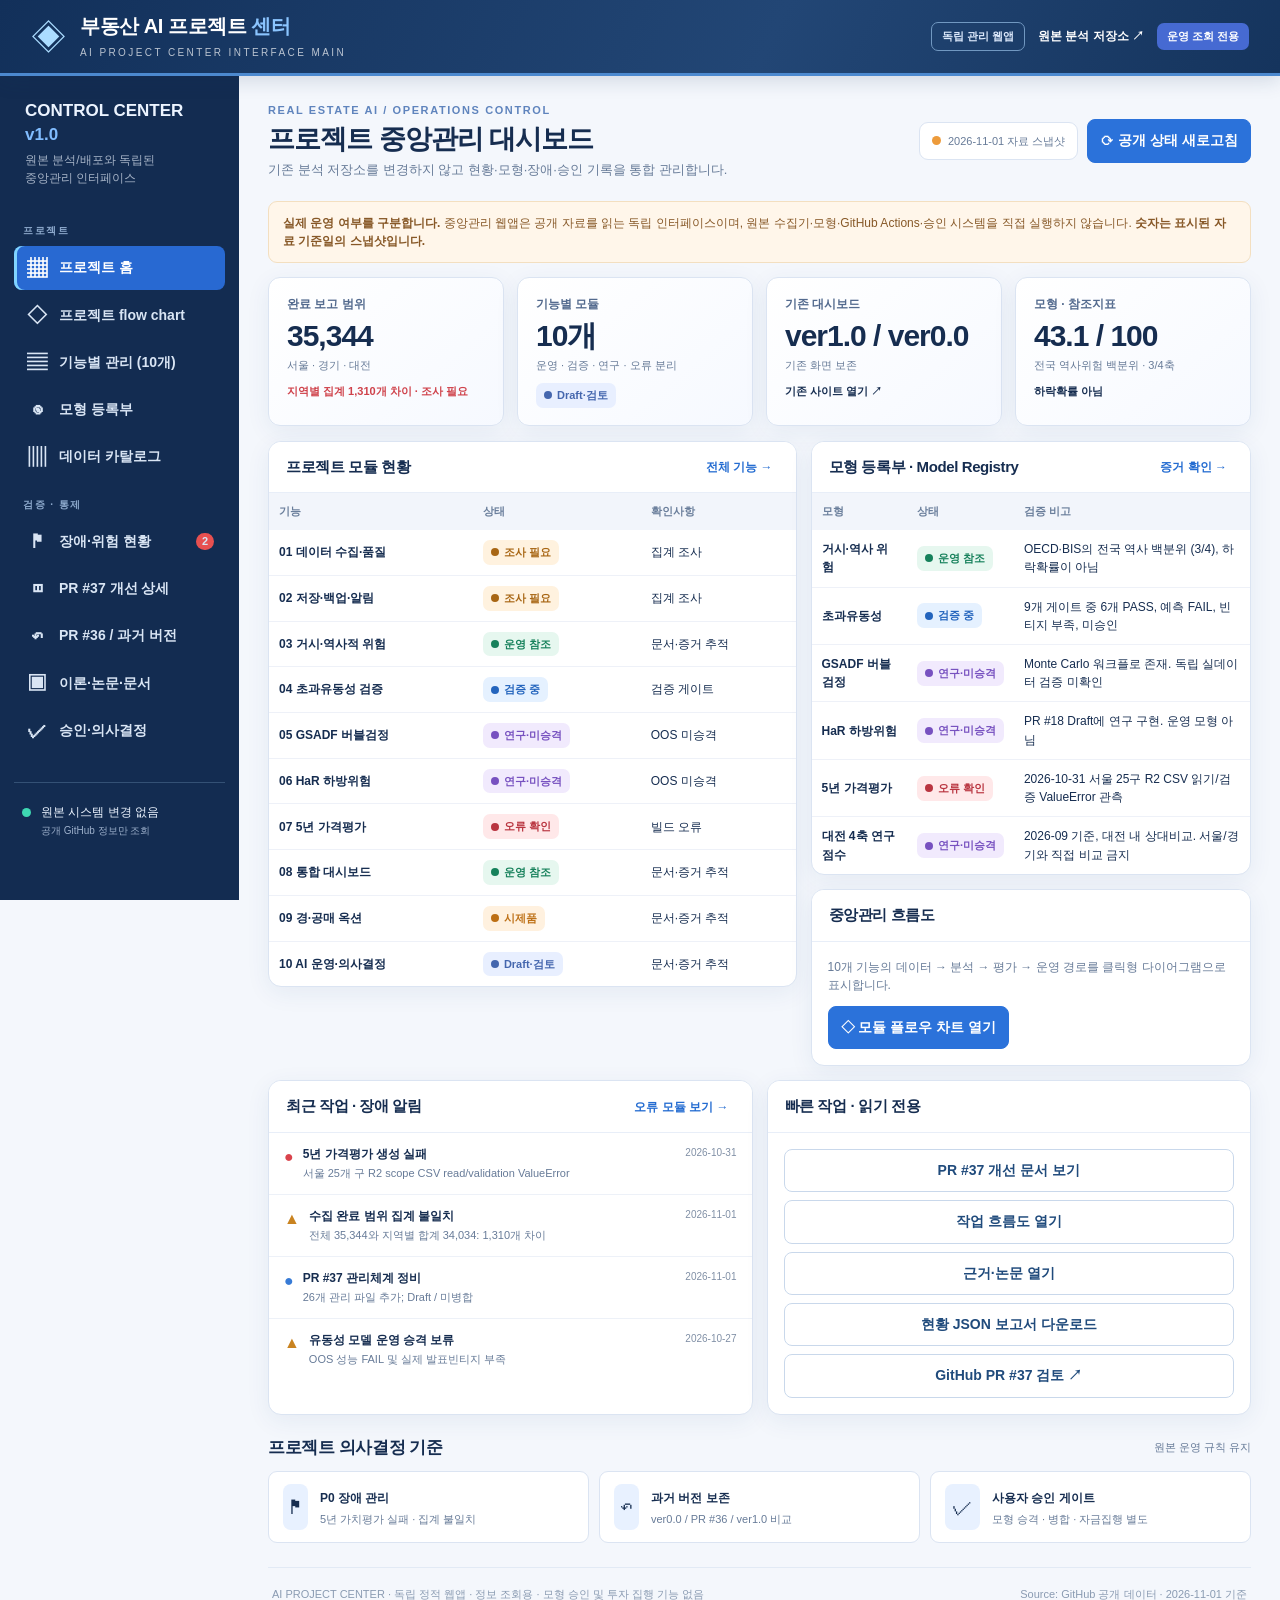
==== index.html @ 0ae7a231 "feat: standalone AI project center dashboard, visual module flow and Pages deployment" ====
<!doctype html>
<html lang="ko">
<head>
  <meta charset="utf-8"/>
  <meta name="viewport" content="width=device-width,initial-scale=1"/>
  <meta name="theme-color" content="#122c53"/>
  <meta name="description" content="독립 GitHub Pages 기반 부동산 AI 프로젝트 중앙관리 및 검증 모니터"/>
  <title>AI Project Center Interface Main | 부동산 AI 프로젝트</title>
  <link rel="icon" href="assets/favicon.svg" type="image/svg+xml"/>
  <link rel="stylesheet" href="assets/styles.css"/>
  <script type="module" src="assets/app.js"></script>
</head>
<body>
  <header class="topbar">
    <div class="brand"><span class="logo">◈</span><div><strong>부동산 AI 프로젝트 <em>센터</em></strong><small>AI PROJECT CENTER INTERFACE MAIN</small></div></div>
    <div class="top-actions"><span class="tag outline">독립 관리 웹앱</span><a class="top-link" target="_blank" rel="noopener" href="https://github.com/edwardlim1004/realestate_AI_anysis_20260927">원본 분석 저장소 ↗</a><span class="tag draft">운영 조회 전용</span></div>
  </header>
  <div class="layout">
    <aside class="sidebar" id="sidebar">
      <div class="side-title">CONTROL CENTER <span>v1.0</span></div>
      <div class="side-caption">원본 분석/배포와 독립된<br/>중앙관리 인터페이스</div>
      <div class="side-group">프로젝트</div>
      <nav id="nav">
        <a href="#overview" data-view="overview"><span>▦</span>프로젝트 홈</a>
        <a href="#flow" data-view="flow"><span>◇</span>프로젝트 flow chart</a>
        <a href="#modules" data-view="modules"><span>▤</span>기능별 관리 (10개)</a>
        <a href="#models" data-view="models"><span>◉</span>모형 등록부</a>
        <a href="#data" data-view="data"><span>▥</span>데이터 카탈로그</a>
      </nav>
      <div class="side-group">검증 · 통제</div>
      <nav>
        <a href="#issues" data-view="issues"><span>⚑</span>장애·위험 현황 <b class="nav-count">2</b></a>
        <a href="#pr37" data-view="pr37"><span>◫</span>PR #37 개선 상세</a>
        <a href="#history" data-view="history"><span>↶</span>PR #36 / 과거 버전</a>
        <a href="#docs" data-view="docs"><span>▣</span>이론·논문·문서</a>
        <a href="#approval" data-view="approval"><span>✓</span>승인·의사결정</a>
      </nav>
      <div class="side-footer"><span class="status-dot"></span><span>원본 시스템 변경 없음</span><small>공개 GitHub 정보만 조회</small></div>
    </aside>
    <main id="main">
      <div class="content-head">
        <div><div class="eyebrow">REAL ESTATE AI / OPERATIONS CONTROL</div><h1 id="page-title">프로젝트 중앙관리 대시보드</h1><p id="page-subtitle">서울·경기·대전 분석 프로젝트의 기능, 모델 검증, 작업 증거 및 오류를 통합 조회합니다.</p></div>
        <div class="head-actions"><div class="source-stamp"><span class="status-dot orange"></span><span id="stamp">2026-11-01 자료 스냅샷</span></div><button id="refresh" class="btn primary" type="button">⟳ 공개 상태 새로고침</button></div>
      </div>
      <div id="page" aria-live="polite"></div>
      <footer class="footer">AI PROJECT CENTER · 독립 정적 웹앱 · 정보 조회용 · 모형 승인 및 투자 집행 기능 없음 <span>Source: GitHub 공개 데이터 · 2026-11-01 기준</span></footer>
    </main>
  </div>
  <div id="modal" class="modal" hidden><div class="modal-backdrop" data-close="true"></div><section class="modal-dialog" role="dialog" aria-modal="true" aria-labelledby="modal-title"><header><h2 id="modal-title"></h2><button aria-label="닫기" type="button" id="modal-close">✕</button></header><div id="modal-body"></div></section></div>
  <div id="toast" role="status" aria-live="polite"></div>
</body>
</html>
---- assets/styles.css ----
:root{--ink:#162d50;--muted:#677b98;--border:#dbe4f2;--bg:#f4f7fc;--deep:#0f274b;--blue:#2873df;--blue2:#4aa4f9;--green:#168764;--red:#d94c4c;--violet:#7d5ce7;--orange:#be7516;--shadow:0 6px 24px rgba(33,73,121,.07)}
*{box-sizing:border-box}html{scroll-behavior:smooth}body{margin:0;font:14px/1.52 ui-sans-serif,-apple-system,BlinkMacSystemFont,'Malgun Gothic','Apple SD Gothic Neo',Arial,sans-serif;color:var(--ink);background:var(--bg)}a{color:inherit;text-decoration:none}button{font:inherit;cursor:pointer}button:focus-visible,a:focus-visible,[tabindex]:focus-visible{outline:3px solid #70b5ff;outline-offset:3px}.topbar{height:76px;background:linear-gradient(115deg,#12305a,#224675 60%,#15345d);color:#fff;display:flex;justify-content:space-between;align-items:center;gap:16px;padding:0 31px;border-bottom:3px solid #4c89cf;position:sticky;top:0;z-index:25;box-shadow:0 5px 18px #14345b26}.brand{display:flex;align-items:center;gap:14px}.logo{font-size:35px;color:#abdcff;line-height:1}.brand strong{font-size:20px;letter-spacing:-.45px;display:block}.brand strong em{font-style:normal;color:#8bc5ff}.brand small{font-size:10px;letter-spacing:2.4px;opacity:.7}.top-actions{display:flex;gap:13px;align-items:center}.top-link{font-weight:700;font-size:12px;white-space:nowrap}.top-link:hover{text-decoration:underline}.tag{font-size:11px;font-weight:700;padding:5px 10px;border-radius:7px;display:inline-block;white-space:nowrap}.tag.outline{border:1px solid #7198c1;color:#dce9fc}.tag.draft{background:#466ad2;color:#fff}.layout{display:grid;grid-template-columns:239px minmax(0,1fr);min-height:calc(100vh - 76px)}.sidebar{background:#132c51;color:#ecf4ff;min-height:calc(100vh - 76px);position:sticky;top:76px;height:calc(100vh - 76px);overflow:auto;padding:23px 14px 16px}.side-title{font-size:17px;font-weight:850;line-height:1.4;padding:0 11px}.side-title span{color:#81bdff}.side-caption{font-size:12px;opacity:.68;padding:4px 11px 18px}.side-group{font-size:10px;letter-spacing:1.5px;color:#8ba7ca;font-weight:800;text-transform:uppercase;margin:18px 9px 8px}.sidebar nav{display:grid;gap:4px}.sidebar nav a{padding:11px 11px;border-radius:8px;display:flex;align-items:center;gap:11px;transition:.16s;color:#d9e5f4;font-weight:600}.sidebar nav a span{font-size:20px;width:23px;text-align:center;line-height:1}.sidebar nav a:hover{background:#25466d}.sidebar nav a.active{background:#2869d2;color:#fff;box-shadow:inset 3px 0 0 #80d4ff}.nav-count{margin-left:auto;border-radius:15px;font-size:11px;padding:0 6px;background:#e75050}.side-footer{margin-top:30px;border-top:1px solid #345175;padding:20px 8px;font-size:12px;display:grid;grid-template-columns:13px 1fr;align-items:center;gap:2px 6px}.side-footer small{grid-column:2;color:#9db0cb}.status-dot{width:9px;height:9px;background:#3ed8b2;border-radius:50%;display:inline-block}.status-dot.orange{background:#ed9b3b}main{max-width:1800px;width:100%;margin:0 auto;padding:26px 29px 30px}.content-head{display:flex;justify-content:space-between;align-items:center;gap:24px;margin-bottom:21px}.eyebrow{font-size:11px;font-weight:850;letter-spacing:1.6px;color:#5f84bd}h1{margin:2px 0 3px;font-size:27px;line-height:1.35;letter-spacing:-1px}h2,h3{letter-spacing:-.4px}p{margin:0}#page-subtitle{font-size:13px;color:var(--muted)}.head-actions{display:flex;align-items:center;gap:9px;flex-shrink:0}.source-stamp{display:flex;gap:7px;align-items:center;background:#fff;border:1px solid var(--border);padding:10px 12px;border-radius:9px;color:var(--muted);font-size:11px}.btn{border:1px solid #c9d8eb;background:#fff;color:#204b7c;padding:10px 12px;border-radius:8px;font-weight:800;display:inline-flex;align-items:center;justify-content:center;gap:7px;white-space:nowrap}.btn:hover{border-color:#5b94ea;background:#f5faff}.btn.primary{background:#2b72da;color:white;border-color:#2b72da}.btn.primary:hover{background:#185bb8}.btn.dark{background:#173d70;color:#fff;border-color:#173d70}.btn.sm{font-size:11px;padding:6px 10px}.btn:disabled{opacity:.55;cursor:not-allowed}.panel{background:white;border:1px solid var(--border);border-radius:13px;box-shadow:var(--shadow);overflow:hidden;min-width:0}.panel-head{display:flex;align-items:center;justify-content:space-between;padding:14px 17px;gap:9px;border-bottom:1px solid #e8eef8;background:#fff}.panel-head h2{margin:0;font-size:15px}.panel-head small{color:var(--muted);font-weight:500}.panel-body{padding:16px}.link-action{font-size:12px;color:#246cd1;font-weight:750;background:none;border:0}.link-action:hover{text-decoration:underline}.metric-grid{display:grid;grid-template-columns:repeat(4,minmax(0,1fr));gap:13px;margin-bottom:15px}.metric{padding:17px 18px;min-height:134px;background:linear-gradient(140deg,#fff,#f6f9ff);border:1px solid var(--border);border-radius:12px;box-shadow:var(--shadow)}.metric .label{font-size:12px;color:#536a8e;font-weight:800}.metric .val{font-size:30px;font-weight:850;line-height:1.45;letter-spacing:-1px}.metric .sub{font-size:11px;color:var(--muted)}.metric .foot{font-size:11px;margin-top:9px;font-weight:800}.metric .alert{color:#d34343}.split{display:grid;grid-template-columns:1.25fr 1fr .86fr;gap:14px}.stack{display:grid;gap:14px;align-content:start}.section{margin-top:16px}.legend{display:flex;align-items:center;gap:9px;flex-wrap:wrap}.pill{display:inline-flex;align-items:center;gap:5px;border-radius:7px;font-size:11px;font-weight:800;padding:4px 8px;white-space:nowrap}.pill.operating{background:#e6f7ef;color:#16815b}.pill.warning{background:#fff2df;color:#a86614}.pill.validation{background:#e5f1ff;color:#2364bd}.pill.research{background:#f1eafd;color:#7751c0}.pill.failure{background:#ffe8e9;color:#b93540}.pill.prototype{background:#fff1df;color:#bd6f14}.pill.review{background:#e8efff;color:#4466ae}.dot{display:inline-block;width:8px;height:8px;border-radius:50%;background:currentColor}.table-wrap{overflow:auto}.tbl{width:100%;border-collapse:collapse;font-size:12px}.tbl th{font-size:11px;text-align:left;color:#6a7e9b;background:#f2f5fb;padding:10px 10px;white-space:nowrap}.tbl td{padding:10px;border-bottom:1px solid #eef1f8;vertical-align:middle}.tbl tbody tr:last-child td{border-bottom:0}.tbl tr.clickable:hover td{background:#f4f8ff;cursor:pointer}.tbl td strong{font-weight:800}.progress{height:7px;background:#e6edf6;border-radius:7px;overflow:hidden;min-width:65px}.progress span{display:block;height:100%;background:linear-gradient(90deg,#2cb892,#37a36f);border-radius:7px}.text-muted{color:var(--muted)}.text-red{color:#cf424b}.text-blue{color:#276ac6}.mini-list{display:grid}.mini-list .item{padding:12px 15px;display:flex;align-items:flex-start;gap:9px;border-bottom:1px solid #edf1f8}.mini-list .item:last-child{border-bottom:0}.mini-list .item b{font-size:12px;display:block}.mini-list .item p{font-size:11px;color:var(--muted);margin-top:2px}.mini-list .item time{font-size:10px;color:#8190a6;margin-left:auto;white-space:nowrap}.severity-mark{font-size:16px}.severity-mark.critical{color:#d9434c}.severity-mark.warning{color:#c98320}.severity-mark.info{color:#377bd6}.mini-list .item.clickable:hover{cursor:pointer;background:#f5f9ff}.section-heading{margin:20px 0 11px;display:flex;align-items:center;justify-content:space-between;gap:10px}.section-heading h2{margin:0;font-size:17px}.quick-grid{display:grid;grid-template-columns:repeat(3,1fr);gap:10px}.quick{padding:12px 14px;text-align:left;background:#fff;border:1px solid var(--border);border-radius:9px;display:flex;gap:12px;align-items:center;color:var(--ink)}.quick:hover{border-color:#71a8ed;box-shadow:var(--shadow)}.quick .qicon{font-size:21px;background:#e8f1ff;padding:7px;border-radius:8px}.quick b{font-size:12px}.quick small{display:block;color:var(--muted);margin-top:2px;font-size:11px}.note{background:#eff5ff;color:#3b5d87;border:1px solid #dceaff;border-radius:9px;padding:12px 14px;font-size:12px}.warning-note{background:#fff6ea;color:#875827;border-color:#f3dfc0}.danger-note{background:#fff1f1;color:#97424c;border-color:#f2c7cf}.module-cards{display:grid;grid-template-columns:repeat(3,minmax(0,1fr));gap:13px}.module-card{border:1px solid var(--border);border-radius:12px;background:#fff;text-align:left;padding:16px;min-height:166px;position:relative;box-shadow:var(--shadow);color:var(--ink)}.module-card:hover{border-color:#83abdf;transform:translateY(-1px)}.module-card .mod-number{color:#9db0c9;font-weight:900;font-size:13px}.module-card h3{font-size:15px;margin:10px 0 7px}.module-card p{font-size:12px;color:var(--muted)}.module-card .pill{position:absolute;top:14px;right:14px}.flow-toolbar{display:flex;gap:8px;flex-wrap:wrap;align-items:center}.flow-container{display:grid;grid-template-columns:minmax(0,1fr) 330px;gap:14px;align-items:start}.flow-board{position:relative;background:radial-gradient(circle at 1px 1px,#dce7f6 1px,transparent 0) 0 0/17px 17px,#fff;border:1px solid var(--border);border-radius:13px;min-width:0;overflow:hidden}.flow-board svg{display:block;width:100%;height:auto;transition:transform .18s ease;transform-origin:50% 50%}.flow-board svg .flow-node{cursor:pointer}.flow-board svg .flow-node:hover .node-bg{filter:drop-shadow(0 5px 6px rgba(38,89,150,.18));stroke-width:2.7}.flow-board svg .flow-node.selected .node-bg{stroke:#206ad5;stroke-width:3.3;filter:drop-shadow(0 2px 6px rgba(38,89,150,.24))}.flow-label{display:flex;gap:8px;font-size:11px;color:var(--muted);flex-wrap:wrap;padding:15px 16px;background:white;border-bottom:1px solid var(--border)}.flow-area{overflow:hidden}.stage-strip{display:grid;grid-template-columns:repeat(4,1fr);border-top:1px solid var(--border);background:#f3f7fd}.stage-strip span{padding:12px 9px;text-align:center;font-size:11px;font-weight:750;color:#52739b;border-right:1px solid var(--border)}.stage-strip span:last-child{border-right:0}.detail{padding:17px}.detail h2{font-size:19px;margin:6px 0}.detail p{color:var(--muted);font-size:12px}.detail-meta{display:grid;grid-template-columns:70px 1fr;gap:9px;border-top:1px solid #ecf0f7;padding-top:13px;margin-top:14px;font-size:12px}.detail-meta dt{color:#7890ab;font-weight:800}.detail-meta dd{margin:0;overflow-wrap:anywhere}.detail ul,.modal ul{margin:12px 0;padding-left:17px}.detail li{margin-bottom:7px;color:#536980;font-size:12px}.file-chips{display:grid;gap:6px;margin-top:9px}.file-chips a{display:block;color:#225fb1;background:#edf4ff;border:1px solid #d8e6fa;border-radius:6px;padding:7px 8px;font-size:11px;overflow-wrap:anywhere}.file-chips a:hover{background:#dbeafd}.refitem{display:flex;gap:11px;justify-content:space-between;padding:13px 0;border-bottom:1px solid #e9edf5;align-items:center}.refitem:last-child{border-bottom:0}.refitem h3{font-size:13px;margin:0}.refitem p{font-size:12px;color:var(--muted);margin:5px 0 0}.refitem .pill{margin-bottom:5px}.refitem a{white-space:nowrap;color:#286dd3;font-size:12px;font-weight:800}.doc-grid{display:grid;grid-template-columns:repeat(2,minmax(0,1fr));gap:13px}.doc-card{padding:16px;border:1px solid var(--border);background:#fff;border-radius:12px;cursor:pointer;text-align:left;min-height:114px}.doc-card:hover{border-color:#7da9df;background:#faffff}.doc-card .doc-icon{font-size:22px;color:#4b7cb5}.doc-card b{display:block;margin-top:5px}.doc-card small{color:var(--muted)}.comparison{display:grid;grid-template-columns:1fr 1fr;gap:15px}.comparison .panel{padding:22px}.comparison h2{margin:0 0 12px}.comparison p{color:#657b94;font-size:13px}.comparison ul{padding-left:18px}.comparison li{padding:4px 0;font-size:12px}.comparison .later{border-top:4px solid #7558dc}.comparison .earlier{border-top:4px solid #7182a0}.approval-grid{display:grid;grid-template-columns:1.2fr 1fr;gap:14px}.lockbox{padding:23px;background:linear-gradient(135deg,#173f74,#234b80);color:white;border-radius:14px}.lockbox h2{margin:0 0 8px}.lockbox p{color:#e6efff}.lockbox .pill{margin-top:13px}.footer{display:flex;justify-content:space-between;gap:12px;flex-wrap:wrap;color:#8a9bb2;font-size:11px;border-top:1px solid #e2eaf5;margin-top:24px;padding:18px 4px}.modal{position:fixed;inset:0;z-index:100;display:grid;place-items:center}.modal[hidden]{display:none}.modal-backdrop{position:absolute;inset:0;background:#0d213cc4}.modal-dialog{background:#fff;position:relative;max-width:770px;width:min(94vw,770px);max-height:88vh;overflow:auto;box-shadow:0 30px 90px #07152677;border-radius:13px}.modal-dialog header{display:flex;align-items:center;justify-content:space-between;padding:17px 20px;border-bottom:1px solid var(--border);position:sticky;top:0;background:#fff}.modal-dialog header h2{margin:0;font-size:19px}.modal-dialog header button{border:0;background:#eef3f9;border-radius:8px;padding:7px 11px}.modal-dialog #modal-body{padding:20px}.modal .text-section{padding-bottom:18px;border-bottom:1px solid var(--border);margin-bottom:18px}.modal .text-section h3{margin:0 0 8px}.modal .text-section p{font-size:13px;color:#60758c}.modal .text-section li{font-size:13px;color:#60758c}#toast{position:fixed;bottom:20px;right:20px;background:#143b67;color:#fff;border-radius:10px;padding:12px 16px;box-shadow:var(--shadow);display:none;z-index:130;font-weight:700;font-size:12px}#toast.show{display:block}.refresh-note{font-size:12px;color:var(--muted);margin:5px 0 14px}.filters{display:flex;gap:8px;flex-wrap:wrap;margin:0 0 14px}.filters button{font-size:11px;padding:7px 12px;border:1px solid var(--border);background:white;border-radius:8px;color:#38577a;font-weight:750}.filters button.selected{background:#1f5eac;color:white;border-color:#1f5eac}.issue-card{padding:16px;border:1px solid var(--border);border-left:4px solid #d84d54;border-radius:9px;background:white;margin-bottom:12px;display:flex;justify-content:space-between;align-items:center;gap:12px}.issue-card.warning{border-left-color:#df9a3b}.issue-card.info{border-left-color:#2b81e4}.issue-card h3{font-size:14px;margin:0 0 5px}.issue-card p{font-size:12px;color:#667a95}.issue-card small{font-size:11px;color:#8797aa}.empty{padding:30px;text-align:center;color:var(--muted)}.pill-note{margin-left:4px;font-size:11px;color:#70829a}.kbd{font-family:ui-monospace,monospace;border:1px solid #dde6f2;border-radius:4px;padding:1px 4px;background:#f6f8fc;font-size:11px}
@media(max-width:1350px){.split{grid-template-columns:1.2fr 1fr}.split .stack:last-child{grid-column:1/-1;grid-template-columns:1fr 1fr}.module-cards{grid-template-columns:repeat(2,1fr)}.flow-container{grid-template-columns:minmax(0,1fr) 290px}}
@media(max-width:1080px){.layout{grid-template-columns:70px 1fr}.sidebar{padding:20px 7px}.side-title,.side-caption,.side-group,.side-footer,.sidebar nav a b{display:none}.sidebar nav a{justify-content:center;padding:11px 5px;font-size:0}.sidebar nav a span{font-size:22px}.top-actions .tag.outline{display:none}main{padding:19px}.flow-container{grid-template-columns:1fr}.detail{max-width:none}.metric-grid{grid-template-columns:repeat(2,1fr)}}
@media(max-width:700px){.topbar{height:65px;padding:0 12px}.brand strong{font-size:14px}.brand small{font-size:8px;letter-spacing:1px}.top-link,.top-actions .tag{display:none}.layout{display:block}.sidebar{position:relative;top:auto;height:auto;min-height:auto;display:block;padding:5px 8px;overflow-x:auto}.sidebar nav{display:flex;flex-wrap:nowrap;gap:5px}.sidebar nav a{padding:10px;flex-shrink:0}.side-group,.side-footer{display:none}main{padding:16px 12px}.content-head{display:block}.head-actions{margin-top:14px;flex-wrap:wrap}.source-stamp{flex:1}.split,.split .stack:last-child,.comparison,.approval-grid{display:grid;grid-template-columns:1fr}.metric-grid{gap:9px}.metric{padding:12px;min-height:112px}.metric .val{font-size:25px}.module-cards,.doc-grid,.quick-grid{grid-template-columns:1fr}.panel-head{padding:12px}.stage-strip span{font-size:9px}.footer{display:block}.footer span{display:block;margin-top:8px}}
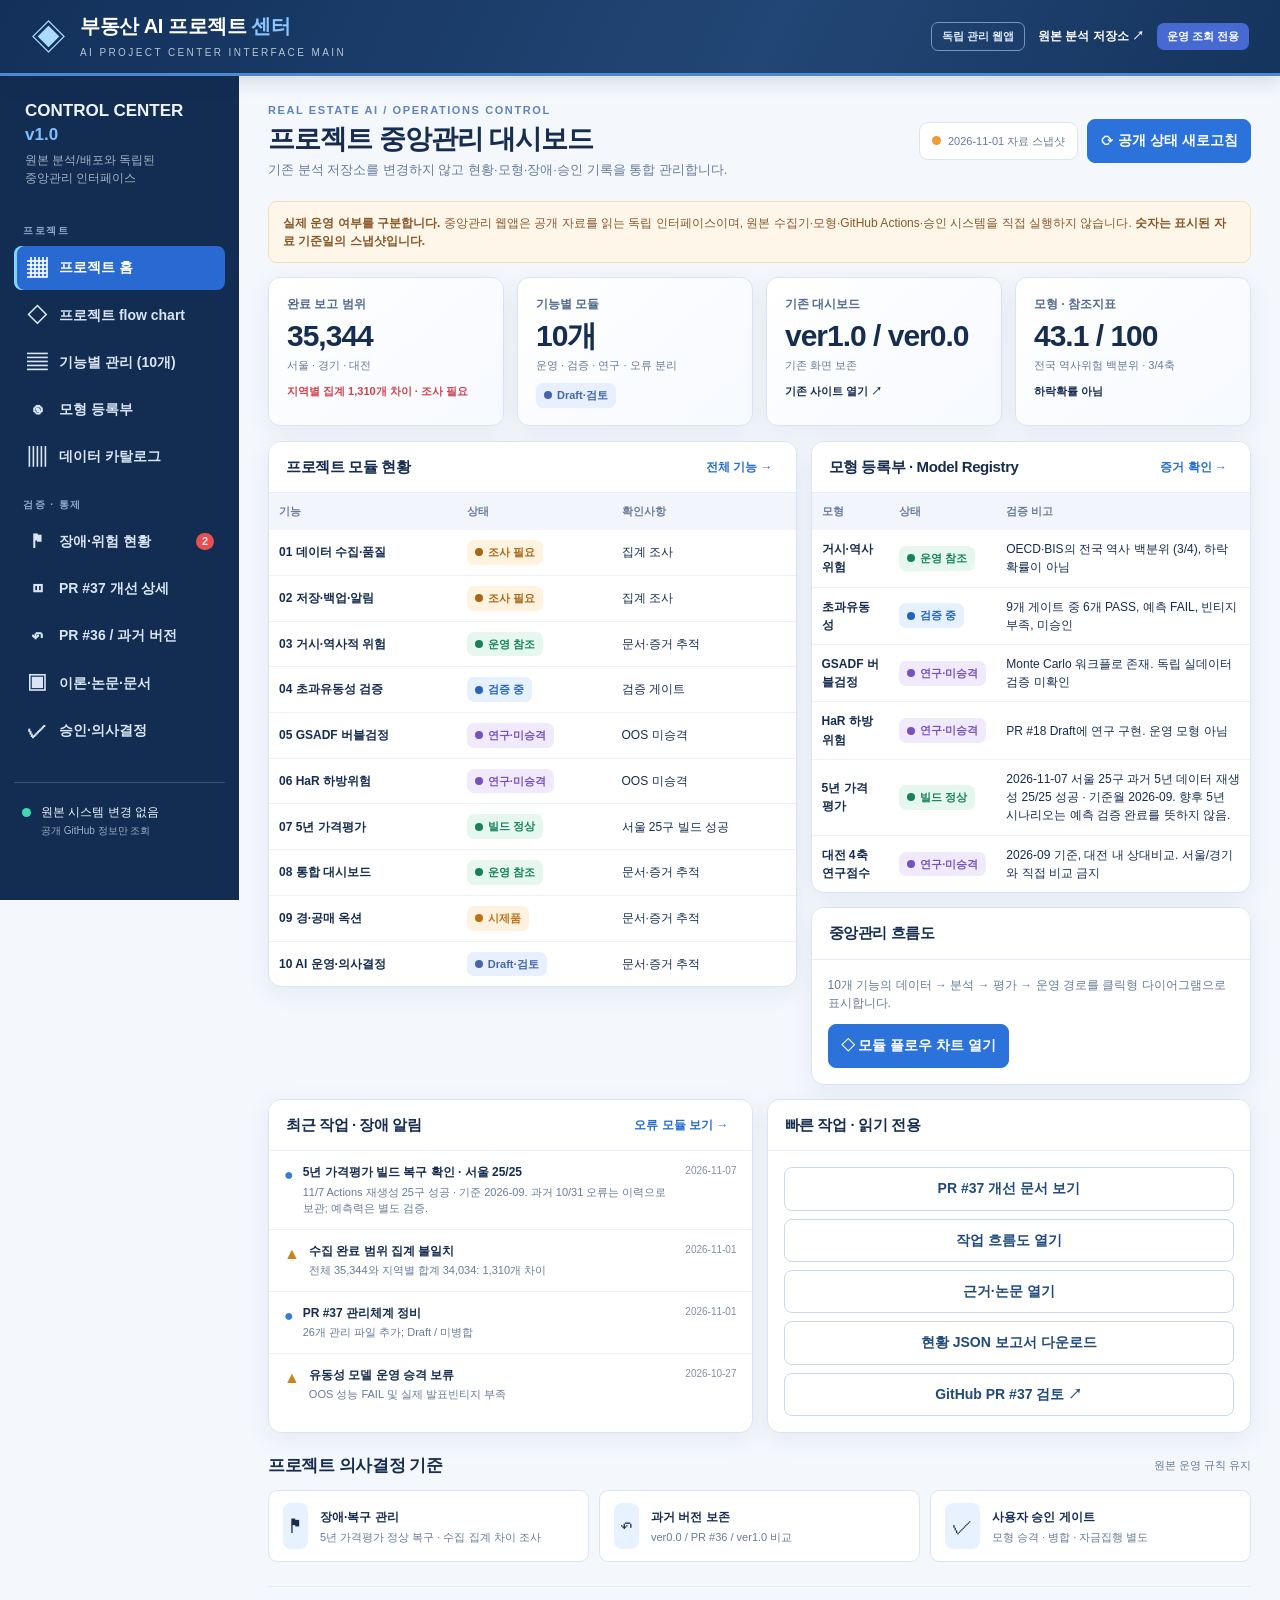
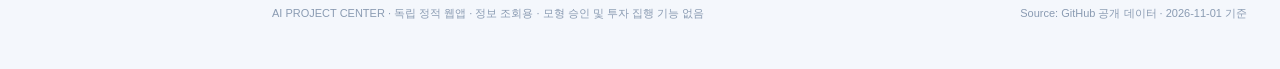
==== commit fb9269c7: "fix(project-center): mark Seoul valuation build recovered after verified 25-district run; preserve f" ====
--- a/index.html
+++ b/index.html
@@ -8,7 +8,7 @@
   <title>AI Project Center Interface Main | 부동산 AI 프로젝트</title>
   <link rel="icon" href="assets/favicon.svg" type="image/svg+xml"/>
   <link rel="stylesheet" href="assets/styles.css"/>
-  <script type="module" src="assets/app.js"></script>
+  <script type="module" src="assets/app.js?v=20261107-valuation"></script>
 </head>
 <body>
   <header class="topbar">
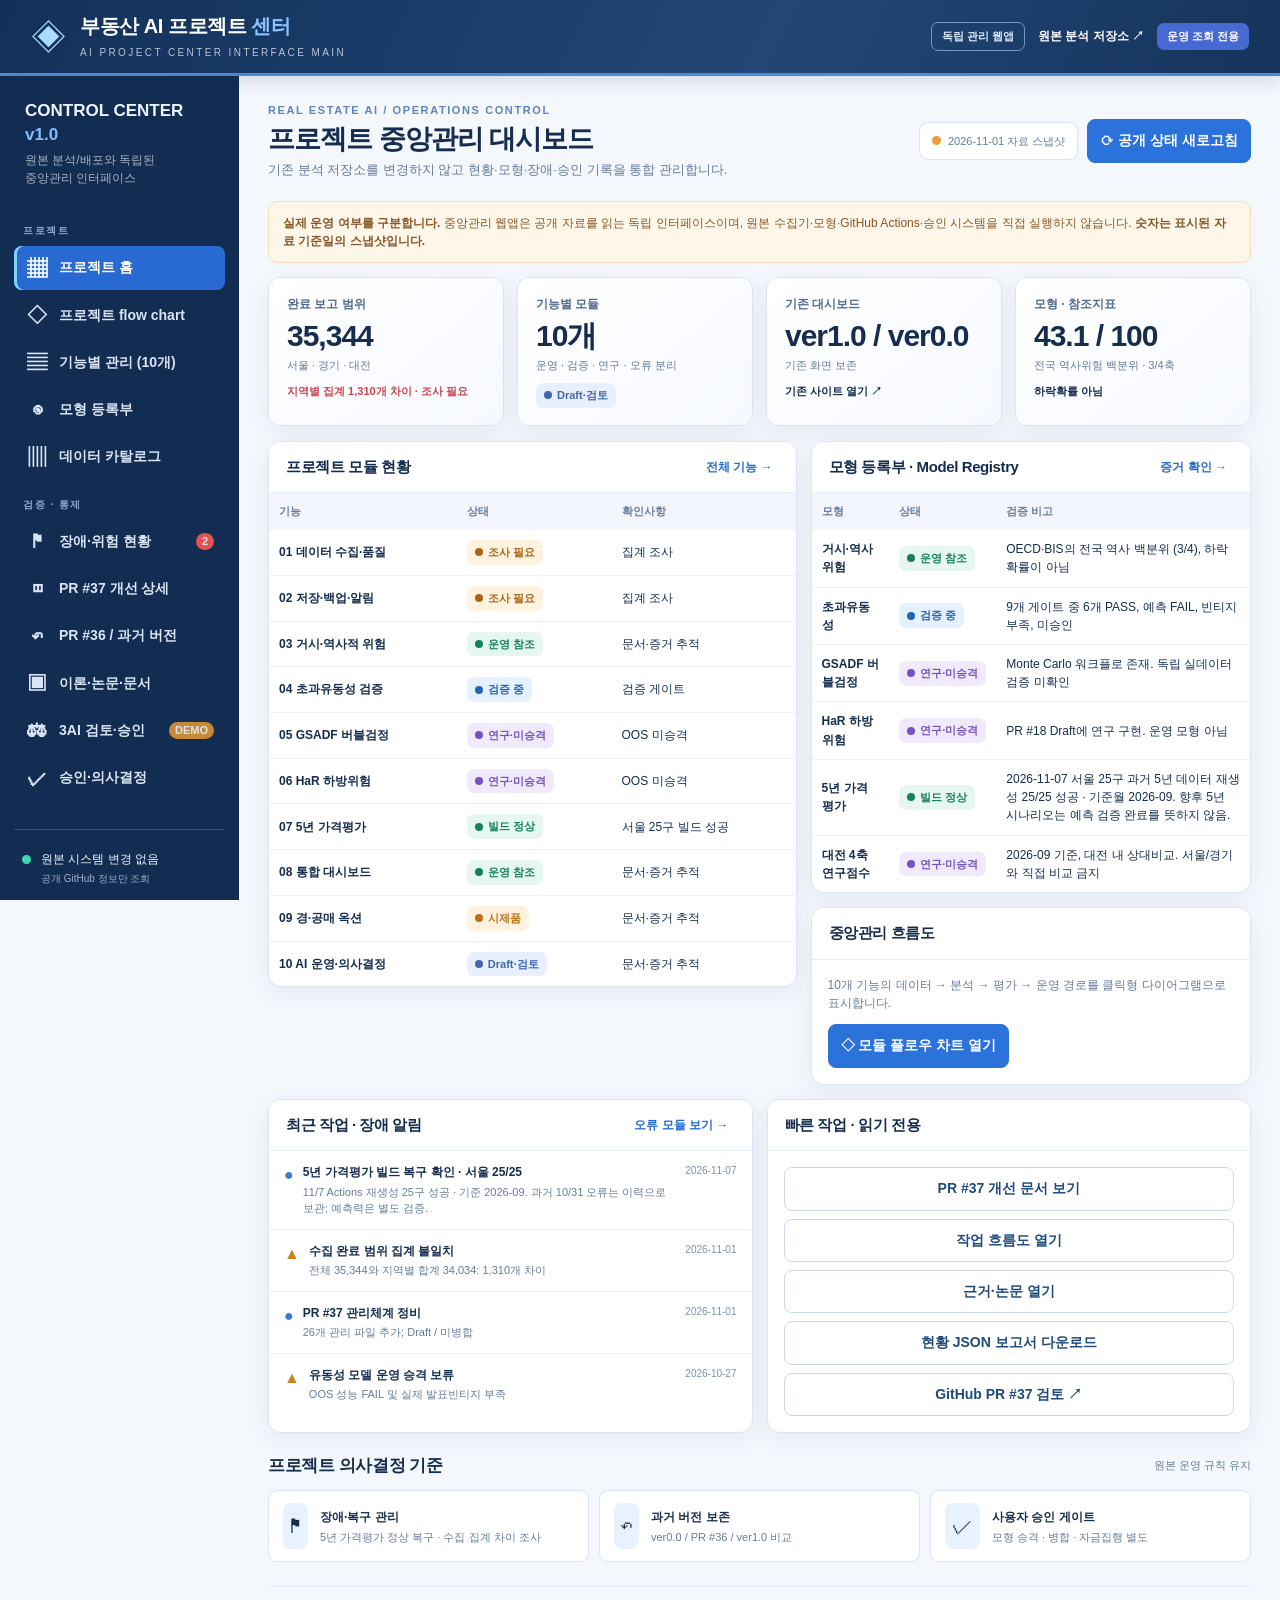
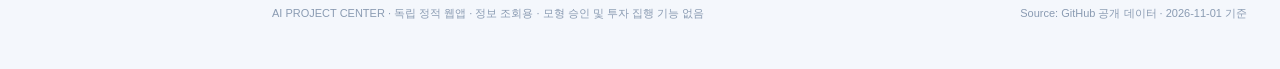
==== commit a2bb6a5d: "feat: add AI review center navigation" ====
--- a/index.html
+++ b/index.html
@@ -33,6 +33,7 @@
         <a href="#pr37" data-view="pr37"><span>◫</span>PR #37 개선 상세</a>
         <a href="#history" data-view="history"><span>↶</span>PR #36 / 과거 버전</a>
         <a href="#docs" data-view="docs"><span>▣</span>이론·논문·문서</a>
+        <a href="ai-review.html"><span>⚖</span>3AI 검토·승인 <b class="nav-count" style="background:#c68a36">DEMO</b></a>
         <a href="#approval" data-view="approval"><span>✓</span>승인·의사결정</a>
       </nav>
       <div class="side-footer"><span class="status-dot"></span><span>원본 시스템 변경 없음</span><small>공개 GitHub 정보만 조회</small></div>
@@ -49,4 +50,4 @@
   <div id="modal" class="modal" hidden><div class="modal-backdrop" data-close="true"></div><section class="modal-dialog" role="dialog" aria-modal="true" aria-labelledby="modal-title"><header><h2 id="modal-title"></h2><button aria-label="닫기" type="button" id="modal-close">✕</button></header><div id="modal-body"></div></section></div>
   <div id="toast" role="status" aria-live="polite"></div>
 </body>
-</html>+</html>
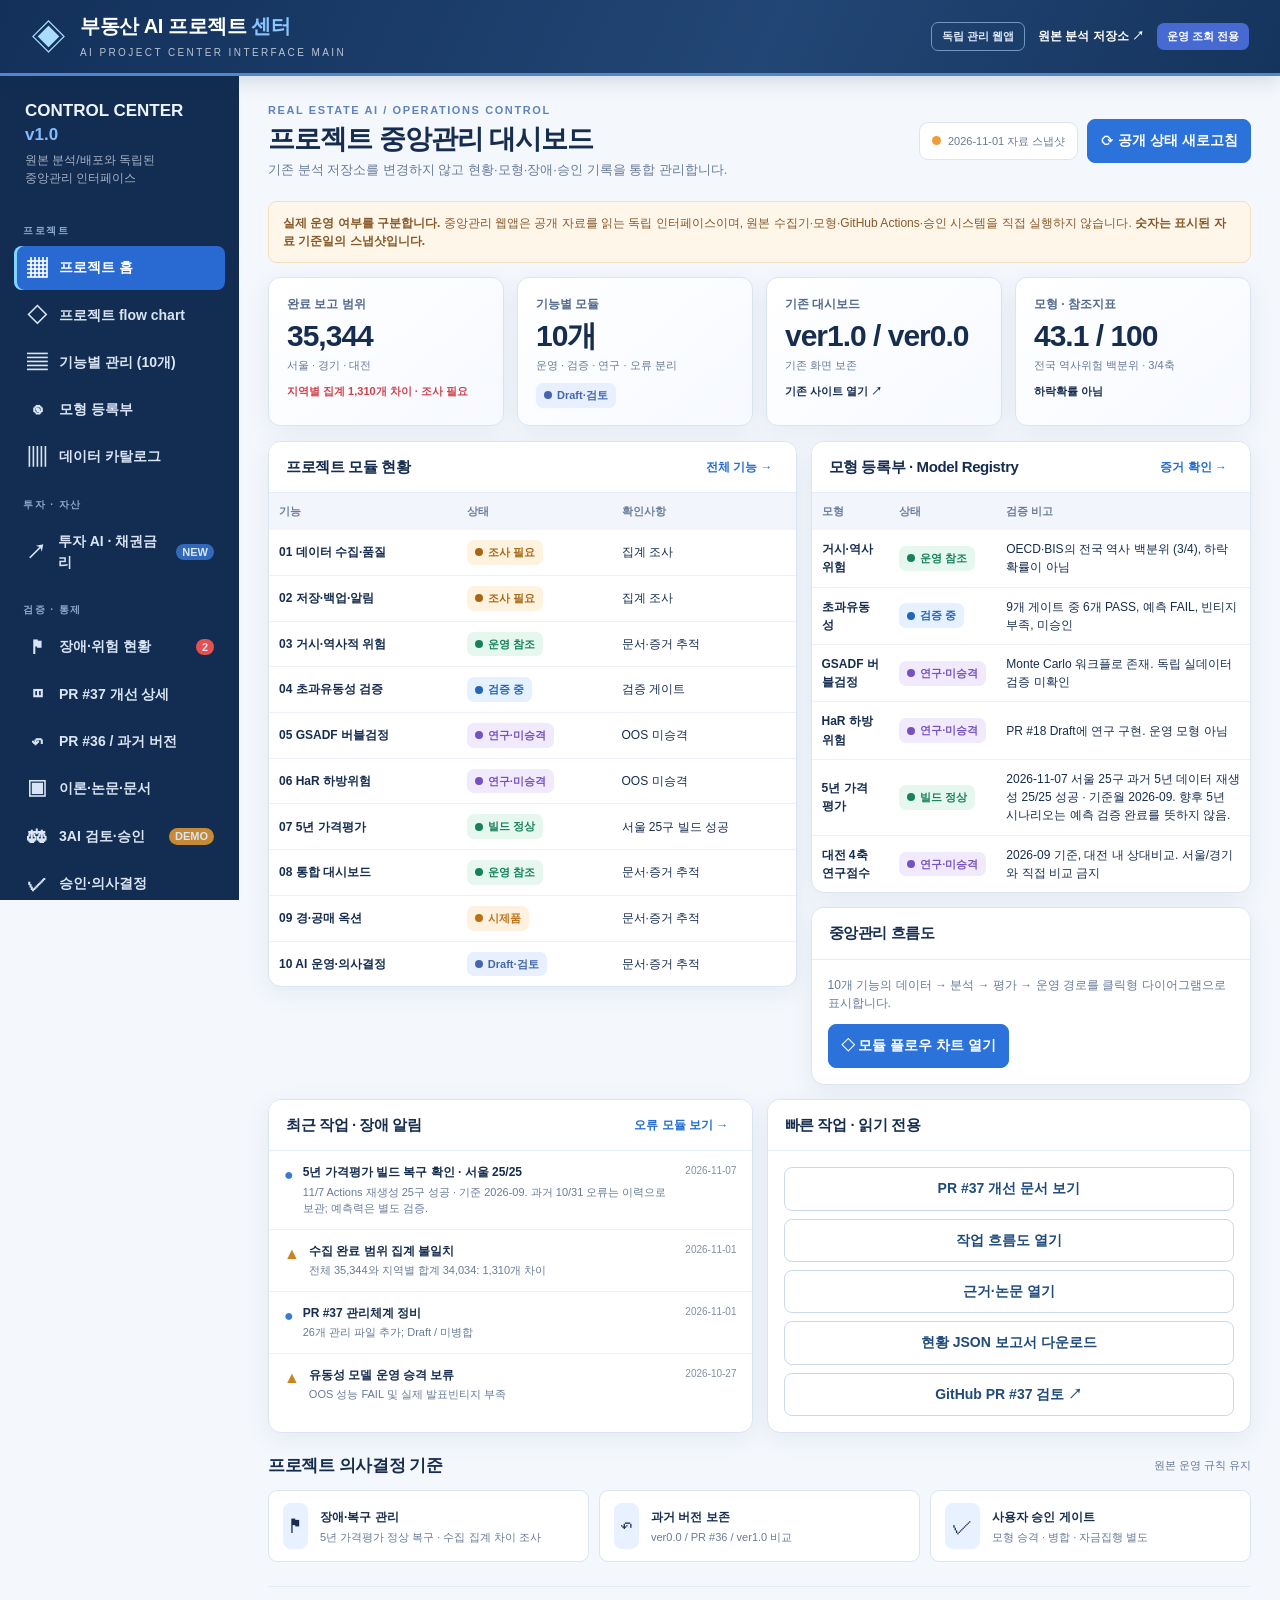
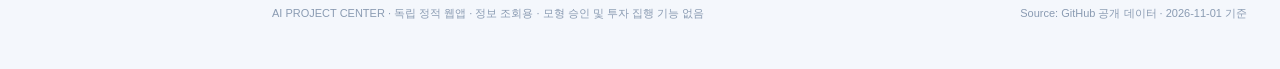
==== commit 49a3c502: "feat: link Investment AI module from project center" ====
--- a/index.html
+++ b/index.html
@@ -27,6 +27,10 @@
         <a href="#models" data-view="models"><span>◉</span>모형 등록부</a>
         <a href="#data" data-view="data"><span>▥</span>데이터 카탈로그</a>
       </nav>
+      <div class="side-group">투자 · 자산</div>
+      <nav>
+        <a href="investment-ai/"><span>↗</span>투자 AI · 채권금리 <b class="nav-count" style="background:#326abb">NEW</b></a>
+      </nav>
       <div class="side-group">검증 · 통제</div>
       <nav>
         <a href="#issues" data-view="issues"><span>⚑</span>장애·위험 현황 <b class="nav-count">2</b></a>
